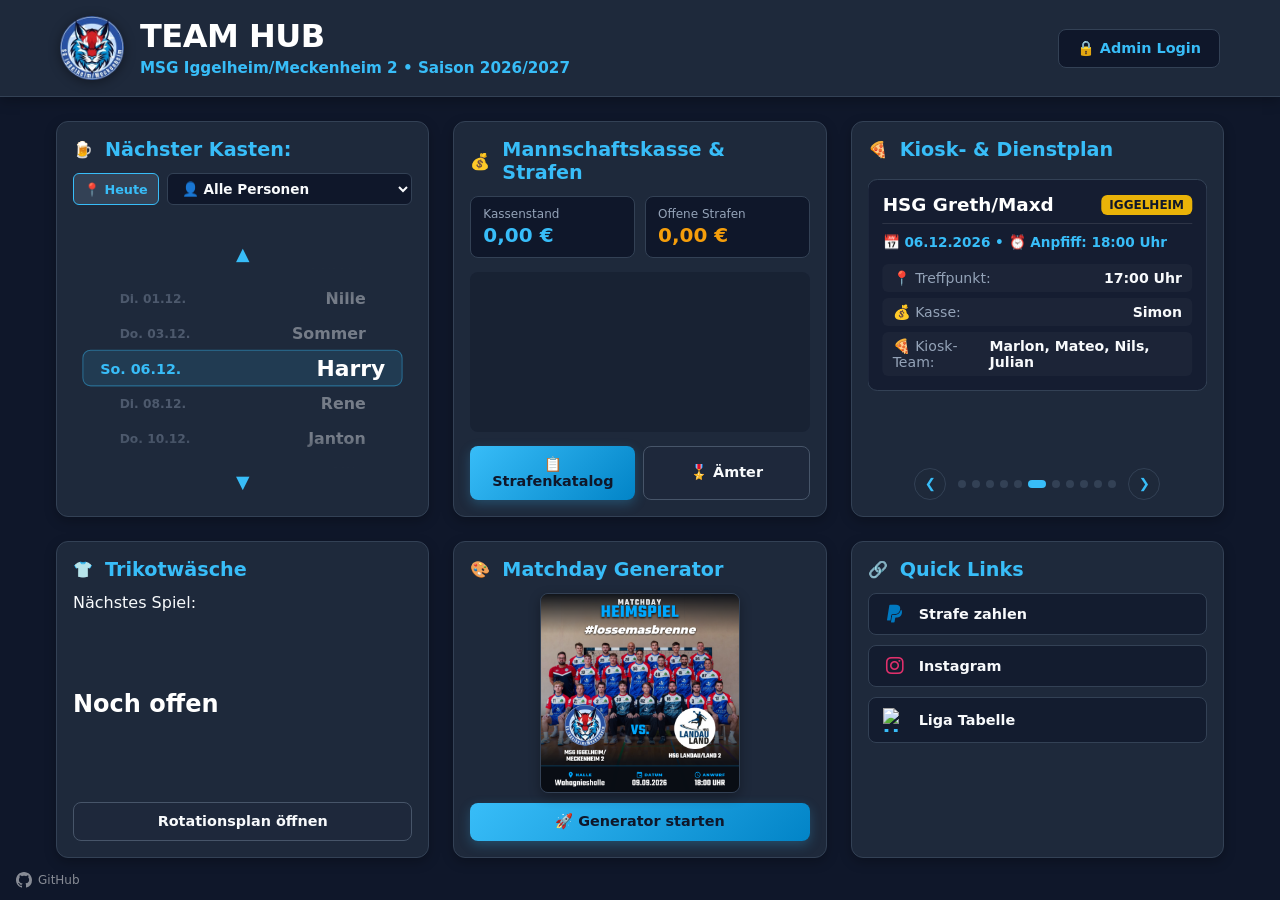
==== index.html @ c2268c78 "Add files via upload" ====
<!DOCTYPE html>
<html lang="de">

<head>
    <meta charset="UTF-8">
    <meta name="viewport" content="width=device-width, initial-scale=1.0">
    <title>MSG Iggelheim/Meckenheim 2 - Team Hub</title>

    <!-- CSS Module -->
    <link rel="stylesheet" href="css/base.css">
    <link rel="stylesheet" href="css/dashboard.css">
    <link rel="stylesheet" href="css/components/carousel.css">
    <link rel="stylesheet" href="css/components/modal.css">
    <link rel="stylesheet" href="css/components/tables.css">

    <!-- External Libraries -->
    <link rel="stylesheet" href="https://cdnjs.cloudflare.com/ajax/libs/font-awesome/6.5.1/css/all.min.css">
    <script src="https://cdn.jsdelivr.net/npm/chart.js"></script>
</head>

<body>

    <!-- HEADER SECTION -->
    <header class="app-header">
        <div class="header-container">
            <!-- Links: Logo & Text -->
            <div class="brand-area">
                <img src="matchday-generator/logos/luchse.png" alt="MSG Iggelheim/Meckenheim Logo" class="team-logo">
                <div>
                    <h1>TEAM HUB</h1>
                    <p class="subtitle">MSG Iggelheim/Meckenheim 2 • Saison 2026/2027</p>
                </div>
            </div>

            <!-- Rechts: Admin Button -->
            <button id="btn-admin-login" class="btn-admin-header">
                🔒 Admin Login
            </button>
        </div>
    </header>

    <!-- DASHBOARD GRID CONTAINER -->
    <main class="dashboard-container">

        <!-- 1. KASTEN-PLANER -->
        <section class="card highlight-card">
            <div class="card-header">
                <span class="icon">🍺</span>
                <h2>Nächster Kasten:</h2>
            </div>
            <div class="card-body">
                <div class="carousel-toolbar">
                    <button class="btn-today" id="kasten-today-btn" title="Auf heute zurückspringen">📍 Heute</button>
                    <select class="person-select" id="kasten-person-filter">
                        <option value="ALL">Alle Personen</option>
                    </select>
                </div>

                <div class="carousel-container">
                    <button class="carousel-nav prev" id="kasten-prev-btn" aria-label="Vorheriger">▲</button>

                    <div class="carousel-viewport">
                        <div class="carousel-track" id="kasten-carousel-track"></div>
                    </div>

                    <button class="carousel-nav next" id="kasten-next-btn" aria-label="Nächster">▼</button>
                </div>
            </div>
        </section>

        <!-- 2. MANNSCHAFTSKASSE -->
        <section class="card highlight-card">
            <div class="card-header">
                <span class="icon">💰</span>
                <h2>Mannschaftskasse & Strafen</h2>
            </div>
            <div class="card-body">
                <div class="kasse-stats-grid">
                    <div class="kasse-stat-box clickable" id="btn-open-logbuch" title="Klicken für Strafenlogbuch">
                        <span class="stat-label">Kassenstand</span>
                        <span class="stat-value primary" id="kassenstand-val">0,00 €</span>
                    </div>
                    <div class="kasse-stat-box clickable" id="btn-open-offen" title="Klicken für offene Strafen">
                        <span class="stat-label">Offene Strafen</span>
                        <span class="stat-value warning" id="offene-strafen-val">0,00 €</span>
                    </div>
                </div>

                <div class="chart-container">
                    <canvas id="kasseChart"></canvas>
                </div>

                <div class="kasse-actions">
                    <button class="btn-primary" id="btn-open-strafen">📋 Strafenkatalog</button>
                    <button class="btn-secondary" id="btn-open-aemter">🎖️ Ämter</button>
                </div>
            </div>
        </section>

        <!-- 3. KIOSKPLAN & DIENSTE -->
        <section class="card highlight-card">
            <div class="card-header">
                <span class="icon">🍕</span>
                <h2>Kiosk- & Dienstplan</h2>
            </div>
            <div class="card-body">
                <div class="kiosk-carousel">
                    <div class="kiosk-viewport">
                        <div class="kiosk-track" id="kiosk-carousel-track"></div>
                    </div>
                </div>

                <!-- Navigation & Dots zusammen unter der Box -->
                <div class="kiosk-footer-nav">
                    <button class="kiosk-nav prev" id="kiosk-prev-btn" aria-label="Vorheriges Spiel">❮</button>
                    <div class="kiosk-dots" id="kiosk-dots"></div>
                    <button class="kiosk-nav next" id="kiosk-next-btn" aria-label="Nächstes Spiel">❯</button>
                </div>
            </div>
        </section>

        <!-- 4. TRIKOTWÄSCHE -->
        <section class="card">
            <div class="card-header">
                <span class="icon">👕</span>
                <h2>Trikotwäsche</h2>
            </div>
            <div class="card-body">
                <p class="card-subtext">Nächstes Spiel:</p>
                <p class="highlight-name" id="current-washer">Noch offen</p>
                <button class="btn btn-secondary" id="btn-open-waesche">Rotationsplan öffnen</button>
            </div>
        </section>

        <!-- 5. MATCHDAY GENERATOR -->
        <section class="card matchday-card">
            <div class="card-header">
                <span class="icon">🎨</span>
                <h2>Matchday Generator</h2>
            </div>
            <div class="card-body">
                <div class="matchday-preview-container">
                    <div class="matchday-image-wrapper">
                        <img src="assets/matchday-graphic.png" alt="Matchday Grafik Vorschau"
                            class="matchday-preview-img">
                    </div>
                </div>

                <button class="btn-primary" id="btn-start-generator">
                    🚀 Generator starten
                </button>
            </div>
        </section>

        <!-- 6. QUICK LINKS -->
        <section class="card">
            <div class="card-header">
                <span class="icon">🔗</span>
                <h2>Quick Links</h2>
            </div>
            <div class="card-body">
                <div class="quick-links-grid">
                    <a href="https://www.paypal.me/SGIggMeck2" target="_blank" class="quick-link-btn paypal">
                        <i class="fa-brands fa-paypal link-icon"></i>
                        <span>Strafe zahlen</span>
                    </a>
                    <a href="https://www.instagram.com/sg_iggelheimmeckenheim/" target="_blank"
                        class="quick-link-btn instagram">
                        <i class="fa-brands fa-instagram link-icon"></i>
                        <span>Instagram</span>
                    </a>
                    <a href="https://www.handball.net/team/80929" target="_blank" class="quick-link-btn handball-net">
                        <img src="https://www.handball.net/assets/images/HandballnetLogo.svg" alt="Handball.net Logo"
                            class="link-icon img-logo">
                        <span>Liga Tabelle</span>
                    </a>
                </div>
            </div>
        </section>

    </main>

    <!-- FOOTER -->
    <a href="https://github.com/timlemmur/matchday-generator" target="_blank" rel="noopener noreferrer"
        class="github-link" title="GitHub Repository">
        <svg viewBox="0 0 24 24" class="github-icon">
            <path fill="currentColor"
                d="M12 0C5.37 0 0 5.37 0 12c0 5.31 3.435 9.795 8.205 11.385.6.105.825-.255.825-.57 0-.285-.015-1.23-.015-2.235-3.015.555-3.795-.735-4.035-1.41-.135-.345-.72-1.41-1.23-1.695-.42-.225-1.02-.78-.015-.795.945-.015 1.62.87 1.845 1.23 1.08 1.815 2.805 1.305 3.495.99.105-.78.42-1.305.765-1.605-2.67-.3-5.46-1.335-5.46-5.925 0-1.305.465-2.385 1.23-3.225-.12-.3-.54-1.53.12-3.18 0 0 1.005-.315 3.3 1.23.96-.27 1.98-.405 3-.405s2.04.135 3 .405c2.295-1.56 3.3-1.23 3.3-1.23.66 1.65.24 2.88.12 3.18.765.84 1.23 1.905 1.23 3.225 0 4.605-2.805 5.625-5.475 5.925.435.375.81 1.095.81 2.22 0 1.605-.015 2.895-.015 3.3 0 .315.225.69.825.57A12.02 12.02 0 0024 12c0-6.63-5.37-12-12-12z" />
        </svg>
        <span>GitHub</span>
    </a>

    <!-- MODALS -->
    <div id="strafen-modal" class="modal-overlay">
        <div class="modal-content modal-lg">
            <div class="modal-header">
                <h2>📋 Strafenkatalog 2026/2027</h2>
                <button class="modal-close" data-close="strafen">&times;</button>
            </div>
            <div class="modal-body">
                <div class="strafen-info-box">
                    <div><strong>Kassenwart:</strong> Tim Kehrer | <strong>stv.:</strong> Christian Sommer</div>
                    <div><strong>PayPal:</strong> <a href="https://paypal.me/SGIggMeck2" target="_blank"
                            rel="noopener">paypal.me/SGIggMeck2</a></div>
                </div>

                <div class="table-container">
                    <table class="strafen-table">
                        <thead>
                            <tr>
                                <th>Vergehen</th>
                                <th style="text-align: right;">Strafe</th>
                            </tr>
                        </thead>
                        <tbody id="strafen-table-body"></tbody>
                    </table>
                </div>
            </div>
        </div>
    </div>

    <div id="aemter-modal" class="modal-overlay">
        <div class="modal-content modal-lg">
            <div class="modal-header">
                <h2>🎖️ Ämterverteilung 2026/2027</h2>
                <button class="modal-close" data-close="aemter">&times;</button>
            </div>
            <div class="modal-body">
                <div class="table-container">
                    <table class="strafen-table">
                        <thead>
                            <tr>
                                <th>Amt / Aufgabe</th>
                                <th>Verantwortliche(r)</th>
                            </tr>
                        </thead>
                        <tbody id="aemter-table-body"></tbody>
                    </table>
                </div>
            </div>
        </div>
    </div>

    <div id="logbuch-modal" class="modal-overlay">
        <div class="modal-content modal-lg">
            <div class="modal-header">
                <h2>📜 Strafen-Logbuch & Historie</h2>
                <button class="modal-close" data-close="logbuch">&times;</button>
            </div>
            <div class="modal-body">
                <div class="table-container">
                    <table class="strafen-table">
                        <thead>
                            <tr>
                                <th>Datum</th>
                                <th>Spieler</th>
                                <th>Vergehen / Posten</th>
                                <th>Status</th>
                                <th style="text-align: right;">Betrag</th>
                            </tr>
                        </thead>
                        <tbody id="logbuch-modal-body"></tbody>
                    </table>
                </div>
            </div>
        </div>
    </div>

    <div id="offene-strafen-modal" class="modal-overlay">
        <div class="modal-content modal-lg">
            <div class="modal-header">
                <h2>⚠️ Unbezahlte Strafen</h2>
                <button class="modal-close" data-close="offeneStrafen">&times;</button>
            </div>
            <div class="modal-body">
                <div class="table-container">
                    <table class="strafen-table">
                        <thead>
                            <tr>
                                <th>Datum</th>
                                <th>Spieler</th>
                                <th>Vergehen</th>
                                <th style="text-align: right;">Betrag</th>
                            </tr>
                        </thead>
                        <tbody id="offene-strafen-modal-body"></tbody>
                    </table>
                </div>
            </div>
        </div>
    </div>

    <!-- ADMIN LOGIN MODAL -->
    <div id="admin-modal" class="modal-overlay hidden">
        <div class="modal-content">
            <button id="btn-close-modal" class="modal-close">&times;</button>
            <h3>🔒 Admin Login</h3>
            <p class="modal-subtitle">Gib das Passwort ein, um Admin-Rechte zu aktivieren.</p>

            <form id="admin-login-form">
                <div class="form-group">
                    <input type="password" id="admin-password" placeholder="Passwort eingeben" required
                        autocomplete="current-password">
                </div>
                <p id="login-error-msg" class="error-message hidden">Falsches Passwort!</p>
                <button type="submit" class="btn-primary">Anmelden</button>
            </form>
        </div>
    </div>

    <!-- MAIN JAVASCRIPT -->
    <script type="module" src="js/main.js"></script>

</body>

</html>
---- css/base.css ----
* {
    box-sizing: border-box;
    margin: 0;
    padding: 0;
    font-family: 'Segoe UI', system-ui, -apple-system, sans-serif;
}

body {
    background-color: #0f172a;
    color: #f8fafc;
    min-height: 100vh;
    padding-bottom: 40px;
}

/* Banner-Hintergrund über die volle Breite */
.app-header {
    width: 100%;
    background-color: #1e293b;
    border-bottom: 1px solid #334155;
    box-shadow: 0 4px 12px rgba(0, 0, 0, 0.25);
    padding: 16px 0;
    margin-bottom: 24px;
}

/* Inhalts-Container: Nutzt genau dieselbe Breite und Ausrichtung wie dein Grid/Kacheln */
.header-container {
    display: flex;
    justify-content: space-between;
    align-items: center;
    
    /* WICHTIG: Setze max-width und padding exakt auf die Werte deines Haupt-Grid-Containers! */
    max-width: 1200px; /* Falls dein Grid-Container 1200px / 1280px / 1400px nutzt, hier genau denselben Wert eintragen */
    margin: 0 auto;
    
    /* Das Padding muss mit dem Padding/Margin der ersten Kachel übereinstimmen (meist 0 oder gleicher Wert) */
    padding-inline: 20px; 
    box-sizing: border-box;
}

/* Links: Logo & Text eng zusammen */
.brand-area {
    display: flex;
    align-items: center;
    gap: 16px;
}

/* Rechts: Admin Button */
.btn-admin-header {
    background: #0f172a;
    color: #38bdf8;
    border: 1px solid #334155;
    padding: 10px 18px;
    border-radius: 8px;
    font-size: 0.9rem;
    font-weight: 700;
    cursor: pointer;
    transition: all 0.2s ease;
    white-space: nowrap;
}

.btn-admin-header:hover {
    background: #38bdf8;
    color: #0f172a;
    border-color: #38bdf8;
    box-shadow: 0 0 12px rgba(56, 189, 248, 0.3);
}

.btn-admin-header.is-logged-in {
    background: rgba(34, 197, 94, 0.15);
    color: #4ade80;
    border-color: rgba(34, 197, 94, 0.4);
}

.team-logo {
    width: 64px;
    height: 64px;
    object-fit: contain;
    filter: drop-shadow(0 2px 6px rgba(0,0,0,0.4));
}

.app-header h1 {
    font-size: 2rem;
    font-weight: 800;
    color: #ffffff;
    letter-spacing: -0.5px;
    line-height: 1.1;
}

.subtitle {
    color: #38bdf8;
    font-weight: 600;
    font-size: 0.95rem;
    margin-top: 4px;
}

/* GITHUB LINK */
.github-link {
    position: fixed;
    bottom: 12px;
    left: 16px;
    display: flex;
    align-items: center;
    gap: 6px;
    font-size: 0.75rem;
    color: rgba(255, 255, 255, 0.5);
    text-decoration: none;
    z-index: 9999;
}

.github-link:hover {
    color: #38bdf8;
}

.github-icon {
    width: 16px !important;
    height: 16px !important;
    max-width: 16px;
    max-height: 16px;
}
---- css/dashboard.css ----
.dashboard-container {
    max-width: 1200px;
    margin: 0 auto;
    padding: 0 16px;
    display: grid;
    grid-template-columns: repeat(auto-fit, minmax(320px, 1fr));
    gap: 24px;
}

.card {
    background: #1e293b;
    border: 1px solid #334155;
    border-radius: 12px;
    padding: 16px;
    display: flex;
    flex-direction: column;
    justify-content: space-between;
    box-shadow: 0 4px 12px rgba(0, 0, 0, 0.25);
    transition: transform 0.2s ease, border-color 0.2s ease;
}

.card:hover {
    border-color: #475569;
    box-shadow: 0 12px 28px -5px rgba(0, 0, 0, 0.4), 
                0 0 15px rgba(56, 189, 248, 0.12);
}

.card-header {
    display: flex;
    align-items: center;
    gap: 12px;
    margin-bottom: 12px; /* Vorher: 16px -> Abstand nach unten halbiert */
}

.card-header h2 {
    font-size: 1.2rem;
    font-weight: 700;
    color: #38bdf8;
}

.card-body {
    display: flex;
    flex-direction: column;
    justify-content: space-between;
    flex-grow: 1;
    margin-top: 0; /* Vorher: 1rem -> Extra-Abstand oben entfernt */
}

.highlight-name {
    font-size: 1.5rem;
    font-weight: 800;
    color: #ffffff;
    margin-bottom: 6px;
}

/* BUTTONS */
.btn, .btn-primary, .btn-secondary {
    width: 100%;
    padding: 0.65rem 1rem;
    border-radius: 8px;
    font-weight: 600;
    font-size: 0.9rem;
    cursor: pointer;
    transition: all 0.2s ease;
    display: inline-flex;
    align-items: center;
    justify-content: center;
    gap: 8px;
    border: none;
    text-decoration: none;
    box-sizing: border-box;
}

.btn-primary {
    background: linear-gradient(135deg, #38bdf8 0%, #0284c7 100%);
    color: #0f172a;
    box-shadow: 0 4px 12px rgba(56, 189, 248, 0.25);
}

.btn-primary:hover {
    background: linear-gradient(135deg, #7dd3fc 0%, #0369a1 100%);
    box-shadow: 0 6px 16px rgba(56, 189, 248, 0.4);
    transform: translateY(-1px);
}

.btn-secondary {
    background: rgba(30, 41, 59, 0.8);
    border: 1px solid #475569;
    color: #f8fafc;
}

.btn-secondary:hover {
    background: #334155;
    border-color: #38bdf8;
    color: #38bdf8;
    transform: translateY(-1px);
}

/* QUICK LINKS */
.quick-links-grid {
    display: flex;
    flex-direction: column;
    gap: 10px;
}

.quick-link-btn {
    display: flex;
    align-items: center;
    gap: 12px;
    padding: 10px 14px;
    border-radius: 8px;
    background: rgba(15, 23, 42, 0.7);
    border: 1px solid #334155;
    color: #f8fafc;
    text-decoration: none;
    font-weight: 600;
    font-size: 0.9rem;
    transition: all 0.2s ease;
}

.quick-link-btn:hover {
    transform: translateY(-2px);
    border-color: #475569;
}

.quick-link-btn .link-icon {
    font-size: 1.25rem;
    width: 24px;
    text-align: center;
}

.quick-link-btn .img-logo {
    width: 24px;
    height: 24px;
    object-fit: contain;
}

.quick-link-btn.paypal .link-icon { color: #0079C1; }
.quick-link-btn.paypal:hover { border-color: #0158a0; background: rgba(0, 121, 193, 0.15); }

.quick-link-btn.instagram .link-icon { color: #E1306C; }
.quick-link-btn.instagram:hover { border-color: #E1306C; background: rgba(225, 48, 108, 0.15); }

.quick-link-btn.handball-net .link-icon { color: #38bdf8; }
.quick-link-btn.handball-net:hover { border-color: #f8ab38; background: rgba(216, 163, 18, 0.15); }

/* MATCHDAY PREVIEW */
.matchday-preview-container {
    display: flex;
    justify-content: center;
    align-items: center;
    margin-bottom: 10px;
}

.matchday-image-wrapper {
    position: relative;
    width: 200px;
    height: 200px;
    aspect-ratio: 1 / 1;
    border-radius: 8px;
    overflow: hidden;
    border: 1px solid #334155;
    box-shadow: 0 4px 12px rgba(0, 0, 0, 0.3);
}

.matchday-preview-img {
    width: 100%;
    height: 100%;
    object-fit: cover;
    display: block;
    transition: transform 0.3s ease;
}

.matchday-card:hover .matchday-preview-img {
    transform: scale(1.08);
}
---- css/components/carousel.css ----
/* ==========================================================================
   1. VERTIKALES KASTEN-KARUSSELL (🍺)
   ========================================================================== */

.carousel-toolbar {
    display: flex;
    gap: 8px;
    margin-bottom: 12px;
}

.btn-today {
    background: #334155;
    color: #38bdf8;
    border: 1px solid #38bdf8;
    border-radius: 6px;
    padding: 6px 10px;
    font-size: 0.8rem;
    font-weight: 700;
    cursor: pointer;
    transition: all 0.2s ease;
}

.btn-today:hover {
    background: #38bdf8;
    color: #0f172a;
}

.person-select {
    flex: 1;
    background: #0f172a;
    color: #f8fafc;
    border: 1px solid #334155;
    border-radius: 6px;
    padding: 6px 10px;
    font-size: 0.85rem;
    font-weight: 600;
    cursor: pointer;
    outline: none;
}

.person-select:focus {
    border-color: #38bdf8;
}

.carousel-container {
    display: flex;
    flex-direction: column;
    align-items: center;
    position: relative;
    padding: 4px 0;
}

/* Viewport-Höhe für 5 sichtbare Elemente (5 x 60px = 300px) */
.carousel-viewport {
    height: 200px;
    overflow: hidden;
    width: 100%;
    position: relative;
    mask-image: linear-gradient(to bottom, transparent 0%, black 15%, black 85%, transparent 100%);
    -webkit-mask-image: linear-gradient(to bottom, transparent 0%, black 15%, black 85%, transparent 100%);
}

.carousel-track {
    display: flex;
    flex-direction: column;
    align-items: center;
    transition: transform 0.3s cubic-bezier(0.25, 1, 0.5, 1);
}

.carousel-item {
    height: 35px;
    display: flex;
    align-items: center;
    justify-content: space-between;
    width: 90%;
    padding: 8px 16px;
    border-radius: 8px;
    opacity: 0.4;
    transform: scale(0.9);
    transition: all 0.3s ease;
    box-sizing: border-box;
}

/* Aktives Element in der Mitte */
.carousel-item.active {
    opacity: 1;
    transform: scale(1.05);
    background: rgba(56, 189, 248, 0.12);
    border: 1px solid rgba(56, 189, 248, 0.4);
}

.carousel-item .item-date {
    font-size: 0.85rem;
    color: #94a3b8;
    font-weight: 600;
}

.carousel-item.active .item-date {
    color: #38bdf8;
}

.carousel-item .item-name {
    font-size: 1.1rem;
    font-weight: 700;
    color: #f8fafc;
}

.carousel-item.active .item-name {
    font-size: 1.3rem;
    color: #ffffff;
}

.carousel-nav {
    background: transparent;
    border: none;
    color: #38bdf8;
    font-size: 1.1rem;
    cursor: pointer;
    padding: 4px 12px;
    transition: transform 0.2s ease, color 0.2s ease;
}

.carousel-nav:hover {
    color: #ffffff;
    transform: scale(1.2);
}

.no-matches {
    text-align: center;
    color: #94a3b8;
    font-size: 0.9rem;
    padding: 20px 0;
}


/* ==========================================================================
   2. HORIZONTALES KIOSK-KARUSSELL (🍕)
   ========================================================================== */

.kiosk-carousel {
    position: relative;
    display: flex;
    align-items: center;
    width: 100%;
}

.kiosk-viewport {
    width: 100%;
    overflow: hidden;
    padding: 6px 0;
}

.kiosk-track {
    display: flex;
    transition: transform 0.35s cubic-bezier(0.25, 1, 0.5, 1);
}

.kiosk-card {
    min-width: 100%;
    box-sizing: border-box;
    background: rgba(15, 23, 42, 0.6);
    border: 1px solid #334155;
    border-radius: 10px;
    padding: 14px;
    display: flex;
    flex-direction: column;
    gap: 10px;
}

.kiosk-card-header {
    display: flex;
    justify-content: space-between;
    align-items: center;
    border-bottom: 1px solid rgba(255, 255, 255, 0.1);
    padding-bottom: 8px;
}

.kiosk-opponent {
    font-size: 1.15rem;
    font-weight: 800;
    color: #ffffff;
}

.kiosk-badge {
    font-size: 0.75rem;
    font-weight: 700;
    padding: 3px 8px;
    border-radius: 6px;
    text-transform: uppercase;
}

.kiosk-badge.iggelheim {
    background: #eab308;
    color: #0f172a;
}

.kiosk-badge.meckenheim {
    background: #22c55e;
    color: #0f172a;
}

.kiosk-meta {
    font-size: 0.85rem;
    color: #38bdf8;
    font-weight: 600;
}

.kiosk-assignments {
    display: flex;
    flex-direction: column;
    gap: 6px;
    margin-top: 4px;
}

.kiosk-row {
    display: flex;
    justify-content: space-between;
    font-size: 0.88rem;
    background: rgba(255, 255, 255, 0.03);
    padding: 6px 10px;
    border-radius: 6px;
}

.kiosk-label {
    color: #94a3b8;
    font-weight: 500;
}

.kiosk-value {
    color: #f8fafc;
    font-weight: 700;
}

/* Kiosk-Footer-Navigation (Buttons & Dots zusammen unter der Karte) */
.kiosk-footer-nav {
    display: flex;
    align-items: center;
    justify-content: center;
    gap: 12px;
    margin-top: 12px;
}

.kiosk-dots {
    display: flex;
    align-items: center;
    justify-content: center;
    gap: 6px;
}

.kiosk-dot {
    width: 8px;
    height: 8px;
    border-radius: 50%;
    background: #334155;
    transition: all 0.2s ease;
}

.kiosk-dot.active {
    background: #38bdf8;
    width: 18px;
    border-radius: 4px;
}

.kiosk-nav {
    position: static;
    background: rgba(30, 41, 59, 0.8);
    border: 1px solid #334155;
    color: #38bdf8;
    border-radius: 50%;
    width: 32px;
    height: 32px;
    display: flex;
    align-items: center;
    justify-content: center;
    cursor: pointer;
    flex-shrink: 0;
    transition: all 0.2s ease;
}

.kiosk-nav:hover {
    background: #38bdf8;
    color: #0f172a;
    border-color: #38bdf8;
}
---- css/components/modal.css ----
.modal-overlay {
    display: none;
    position: fixed;
    top: 0;
    left: 0;
    width: 100%;
    height: 100%;
    background: rgba(15, 23, 42, 0.85);
    backdrop-filter: blur(4px);
    z-index: 10000;
    align-items: center;
    justify-content: center;
    padding: 16px;
    box-sizing: border-box;
}

.modal-overlay.active {
    display: flex;
}

.modal-content {
    background: #1e293b;
    border: 1px solid #334155;
    border-radius: 12px;
    width: 100%;
    max-width: 650px;
    max-height: 90vh;
    display: flex;
    flex-direction: column;
    box-shadow: 0 20px 25px -5px rgba(0, 0, 0, 0.5);
    overflow: hidden;
}

.modal-content.modal-lg {
    max-width: 850px;
    width: 92%;
}

.modal-header {
    display: flex;
    justify-content: space-between;
    align-items: center;
    padding: 16px 20px;
    border-bottom: 1px solid #334155;
    background: #0f172a;
}

.modal-header h2 {
    margin: 0;
    font-size: 1.25rem;
    color: #f8fafc;
}

.modal-close {
    background: transparent;
    border: none;
    color: #94a3b8;
    font-size: 1.8rem;
    cursor: pointer;
    line-height: 1;
}

.modal-close:hover { color: #f8fafc; }

.modal-body {
    padding: 16px 20px;
    overflow-y: auto;
}

.strafen-info-box {
    background: rgba(56, 189, 248, 0.08);
    border: 1px solid rgba(56, 189, 248, 0.2);
    border-radius: 8px;
    padding: 12px;
    margin-bottom: 16px;
    font-size: 0.85rem;
    color: #f8fafc;
}

.strafen-info-box a { color: #38bdf8; }

/* Hilfsklasse zum Ausblenden */
.hidden {
    display: none !important;
}

/* Spezifisch für das Admin Modal, da es standardmäßig .modal-overlay verwendet */
#admin-modal.active {
    display: flex;
}

.error-message {
    color: #f87171;
    font-size: 0.85rem;
    margin-bottom: 12px;
    font-weight: 600;
}
---- css/components/tables.css ----
.table-container {
    max-height: 550px;
    overflow-y: auto;
}

.strafen-table {
    width: 100%;
    border-collapse: collapse;
    font-size: 0.85rem;
}

.strafen-table th {
    background: #0f172a;
    color: #38bdf8;
    text-align: left;
    padding: 10px;
    position: sticky;
    top: 0;
}

.strafen-table td {
    padding: 10px;
    border-bottom: 1px solid #334155;
    color: #f8fafc;
}

.strafen-table tr:hover:not(.category-header-row) {
    background: rgba(56, 189, 248, 0.05);
}

.category-header-row td {
    background: #0f172a !important;
    color: #38bdf8 !important;
    font-weight: 800;
    font-size: 0.95rem;
    padding: 12px 10px 6px 10px !important;
    border-bottom: 2px solid #38bdf8 !important;
    text-transform: uppercase;
    letter-spacing: 0.05em;
}

/* KASSE STATS & CHART */
.kasse-stats-grid {
    display: grid;
    grid-template-columns: 1fr 1fr;
    gap: 10px;
    margin-bottom: 14px;
}

.kasse-stat-box {
    background: #0f172a;
    border: 1px solid #334155;
    padding: 10px 12px;
    border-radius: 8px;
    display: flex;
    flex-direction: column;
}

.kasse-stat-box.clickable {
    cursor: pointer;
    transition: all 0.2s ease;
}

.kasse-stat-box.clickable:hover {
    border-color: #38bdf8;
    transform: translateY(-2px);
    background: rgba(15, 23, 42, 0.9);
}

.stat-label {
    font-size: 0.75rem;
    color: #94a3b8;
    margin-bottom: 2px;
}

.stat-value {
    font-size: 1.25rem;
    font-weight: 800;
}

.stat-value.primary { color: #38bdf8; }
.stat-value.warning { color: #f59e0b; }

.chart-container {
    position: relative;
    height: 160px;
    width: 100%;
    margin-bottom: 14px;
    background: rgba(15, 23, 42, 0.4);
    border-radius: 8px;
    padding: 8px;
    box-sizing: border-box;
}

.kasse-actions {
    display: flex;
    gap: 8px;
}

.badge-status {
    display: inline-block;
    font-size: 0.72rem;
    padding: 3px 8px;
    border-radius: 4px;
    font-weight: 700;
}

.badge-status.paid {
    background: rgba(34, 197, 94, 0.15);
    color: #4ade80;
    border: 1px solid rgba(34, 197, 94, 0.3);
}

.badge-status.unpaid {
    background: rgba(239, 68, 68, 0.15);
    color: #f87171;
    border: 1px solid rgba(239, 68, 68, 0.3);
}
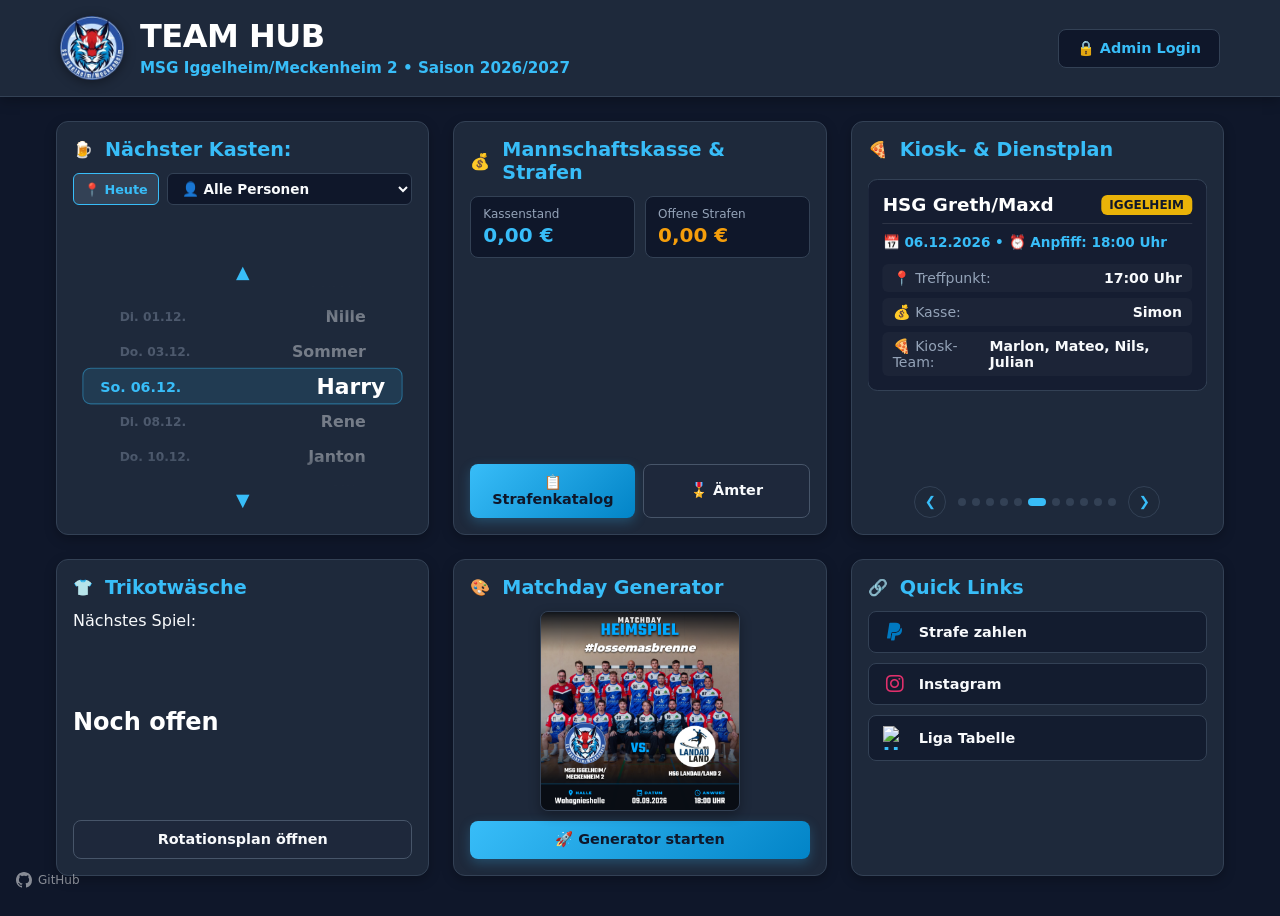
==== commit bdb45d49: "v1.0 Trikotliste noch nicht vorhanden" ====
--- a/index.html
+++ b/index.html
@@ -76,13 +76,57 @@
             </div>
             <div class="card-body">
                 <div class="kasse-stats-grid">
-                    <div class="kasse-stat-box clickable" id="btn-open-logbuch" title="Klicken für Strafenlogbuch">
+                    <!-- Kassenstand: Freie Buchungen verwalten mit Zahnrad-Button -->
+                    <div class="kasse-stat-box clickable" id="btn-open-logbuch" title="Klicken für Strafenlogbuch"
+                        style="position: relative; padding-right: 45px;">
                         <span class="stat-label">Kassenstand</span>
                         <span class="stat-value primary" id="kassenstand-val">0,00 €</span>
-                    </div>
-                    <div class="kasse-stat-box clickable" id="btn-open-offen" title="Klicken für offene Strafen">
+
+                        <!-- Admin Zahnrad-Button für allgemeine Buchungen -->
+                        <button id="btn-admin-manage-buchung" class="admin-only" title="Freie Buchung eintragen (+ / -)"
+                            style="
+            display: none;
+            position: absolute;
+            right: 10px;
+            top: 50%;
+            transform: translateY(-50%);
+            background: rgba(255, 255, 255, 0.08);
+            border: 1px solid rgba(255, 255, 255, 0.2);
+            border-radius: 6px;
+            padding: 6px 8px;
+            color: #f8fafc;
+            cursor: pointer;
+            font-size: 1.1rem;
+            line-height: 1;
+            transition: all 0.2s ease;">
+                            ⚙️
+                        </button>
+                    </div>
+
+                    <!-- Offene Strafen: Neue Strafe eintragen mit Plus-Button -->
+                    <div class="kasse-stat-box clickable" id="btn-open-offen" title="Klicken für offene Strafen"
+                        style="position: relative; padding-right: 45px;">
                         <span class="stat-label">Offene Strafen</span>
                         <span class="stat-value warning" id="offene-strafen-val">0,00 €</span>
+
+                        <!-- Admin Plus-Button für neue Strafen -->
+                        <button id="btn-admin-manage-strafen" class="admin-only" title="Neue Strafe eintragen" style="
+            display: none;
+            position: absolute;
+            right: 10px;
+            top: 50%;
+            transform: translateY(-50%);
+            background: rgba(255, 255, 255, 0.08);
+            border: 1px solid rgba(255, 255, 255, 0.2);
+            border-radius: 6px;
+            padding: 6px 8px;
+            color: #38bdf8;
+            cursor: pointer;
+            font-size: 1.1rem;
+            line-height: 1;
+            transition: all 0.2s ease;">
+                            ➕
+                        </button>
                     </div>
                 </div>
 
@@ -292,19 +336,198 @@
 
     <!-- ADMIN LOGIN MODAL -->
     <div id="admin-modal" class="modal-overlay hidden">
-        <div class="modal-content">
-            <button id="btn-close-modal" class="modal-close">&times;</button>
-            <h3>🔒 Admin Login</h3>
-            <p class="modal-subtitle">Gib das Passwort ein, um Admin-Rechte zu aktivieren.</p>
-
-            <form id="admin-login-form">
-                <div class="form-group">
-                    <input type="password" id="admin-password" placeholder="Passwort eingeben" required
-                        autocomplete="current-password">
-                </div>
-                <p id="login-error-msg" class="error-message hidden">Falsches Passwort!</p>
-                <button type="submit" class="btn-primary">Anmelden</button>
-            </form>
+        <div class="modal-content" style="max-width: 450px;">
+            <div class="modal-header">
+                <h2>🔒 Admin / Kassenwart Login</h2>
+                <button id="btn-close-modal" class="modal-close">&times;</button>
+            </div>
+            <div class="modal-body">
+                <div class="strafen-info-box">
+                    Gib einmalig deinen <strong>GitHub Personal Access Token (PAT)</strong> ein. Dieser wird lokal in
+                    deinem Browser gespeichert und schaltet die Schreibrechte zum Eintragen & Verwalten von Strafen
+                    frei.
+                </div>
+
+                <form id="admin-login-form">
+                    <div class="form-group" style="margin-bottom: 12px;">
+                        <label style="display:block; margin-bottom: 6px; color: #94a3b8; font-size: 0.85rem;">GitHub PAT
+                            Key</label>
+                        <input type="password" id="admin-token-input" class="person-select"
+                            style="width: 100%; box-sizing: border-box;" placeholder="github_pat_11AAA..." required
+                            autocomplete="off">
+                    </div>
+                    <p id="login-error-msg" class="error-message hidden">Ungültiger Token oder keine Schreibrechte auf
+                        das Repository!</p>
+                    <button type="submit" class="btn-primary" style="width: 100%;">Anmelden & Speichern</button>
+                </form>
+            </div>
+        </div>
+    </div>
+
+    <!-- UNBEZAHLTE / OFFENE STRAFEN MODAL -->
+    <div id="offene-strafen-modal" class="modal-overlay hidden">
+        <div class="modal-content" style="max-width: 650px;">
+            <div class="modal-header">
+                <h2>⚠️ Unbezahlte Strafen</h2>
+                <button class="modal-close" data-close="offeneStrafen">&times;</button>
+            </div>
+
+            <div class="modal-body" style="padding: 15px;">
+                <!-- Button für Admins direkt oben im Body -->
+                <div id="admin-strafe-add-container" style="margin-bottom: 15px; display: none;">
+                    <button id="btn-open-add-strafe-modal" class="btn-primary"
+                        style="background: #22c55e; color: white; border: none; padding: 8px 16px; border-radius: 6px; font-weight: bold; cursor: pointer; width: 100%;">
+                        ➕ Neue Strafe eintragen
+                    </button>
+                </div>
+
+                <table class="strafen-table" style="width: 100%;">
+                    <thead>
+                        <tr>
+                            <th>Datum</th>
+                            <th>Spieler</th>
+                            <th>Vergehen</th>
+                            <th style="text-align: right;">Betrag</th>
+                            <th></th>
+                        </tr>
+                    </thead>
+                    <tbody id="offene-strafen-modal-body">
+                        <!-- Dynamischer Inhalt -->
+                    </tbody>
+                </table>
+            </div>
+        </div>
+    </div>
+
+    <!-- ADD STRAFE MODAL (ADMIN ONLY) -->
+    <div id="add-strafe-modal" class="modal-overlay hidden">
+        <div class="modal-content" style="max-width: 650px;">
+            <div class="modal-header">
+                <h2>➕ Neue Strafe eintragen</h2>
+                <button class="modal-close" data-close="addStrafe">&times;</button>
+            </div>
+            <div class="modal-body">
+                <form id="add-strafe-form">
+                    <!-- Spieler Auswahl -->
+                    <div class="form-group" style="margin-bottom: 16px;">
+                        <label
+                            style="display: block; margin-bottom: 6px; color: #94a3b8; font-size: 0.85rem; font-weight: 600;">
+                            Spieler auswählen *
+                        </label>
+                        <select id="strafe-spieler-select" class="person-select"
+                            style="width: 100%; box-sizing: border-box;" required>
+                            <option value="">-- Bitte Spieler wählen --</option>
+                        </select>
+                    </div>
+
+                    <!-- Strafenkatalog mit Suche & Kategorien -->
+                    <div class="form-group" style="margin-bottom: 16px;">
+                        <div
+                            style="display: flex; justify-content: space-between; align-items: center; margin-bottom: 6px;">
+                            <label style="color: #94a3b8; font-size: 0.85rem; font-weight: 600;">
+                                Aus Strafenkatalog wählen
+                            </label>
+                        </div>
+
+                        <!-- Suchfeld -->
+                        <input type="text" id="strafe-search-input" class="person-select"
+                            placeholder="🔍 Strafe suchen (z. B. Zu spät, Leibchen, 10€)..."
+                            style="width: 100%; margin-bottom: 8px; box-sizing: border-box; font-size: 0.85rem;">
+
+                        <div id="strafen-katalog-list"
+                            style="max-height: 380px; overflow-y: auto; background: rgba(15, 23, 42, 0.6); border: 1px solid #334155; border-radius: 6px; padding: 8px 12px;">
+                            <!-- Dynamisch gefüllt via kasse.js -->
+                        </div>
+                    </div>
+
+                    <!-- Individuelle Strafe -->
+                    <div class="form-group" style="margin-bottom: 16px;">
+                        <label
+                            style="display: block; margin-bottom: 6px; color: #94a3b8; font-size: 0.85rem; font-weight: 600;">
+                            Oder individuelle Strafe
+                        </label>
+                        <div style="display: flex; gap: 8px;">
+                            <input type="text" id="custom-strafe-text" class="person-select"
+                                placeholder="Grund (z. B. Sonderstrafe)" style="flex: 2;">
+                            <input type="number" id="custom-strafe-betrag" class="person-select"
+                                placeholder="Betrag (€)" step="0.01" min="0" style="flex: 1;">
+                        </div>
+                    </div>
+
+                    <!-- Live-Gesamtsumme Anzeige -->
+                    <div
+                        style="display: flex; justify-content: space-between; align-items: center; margin-bottom: 16px; padding: 10px 14px; background: rgba(56, 189, 248, 0.1); border-radius: 6px; border: 1px solid rgba(56, 189, 248, 0.2);">
+                        <span style="font-weight: 600; font-size: 0.9rem; color: #cbd5e1;">Gesamtsumme:</span>
+                        <strong id="add-strafe-total-preview" style="font-size: 1.15rem; color: #38bdf8;">0,00
+                            €</strong>
+                    </div>
+
+                    <button type="submit" id="btn-submit-strafe" class="btn-primary"
+                        style="width: 100%; background: #22c55e;">
+                        Strafe(n) jetzt buchen
+                    </button>
+                </form>
+            </div>
+        </div>
+    </div>
+
+    <!-- FREIE BUCHUNG MODAL (Einnahmen / Ausgaben) -->
+    <div id="buchung-modal" class="modal-overlay hidden">
+        <div class="modal-content" style="max-width: 500px;">
+            <div class="modal-header">
+                <h2>💰 Freie Buchung eintragen</h2>
+                <button class="modal-close" data-close="buchung">&times;</button>
+            </div>
+            <div class="modal-body">
+                <form id="buchung-form">
+                    <!-- Buchungstyp (Segmented Control / Toggle Buttons) -->
+                    <div class="form-group" style="margin-bottom: 20px;">
+                        <label
+                            style="display: block; margin-bottom: 8px; color: #94a3b8; font-size: 0.85rem; font-weight: 600;">
+                            Buchungsart *
+                        </label>
+                        <div class="buchungsart-toggle-container"
+                            style="display: flex; background: #0f172a; padding: 4px; border-radius: 8px; border: 1px solid #334155; gap: 4px;">
+                            <label class="buchungsart-option active-einnahme" id="label-einnahme"
+                                style="flex: 1; padding: 10px; border-radius: 6px; cursor: pointer; text-align: center; font-weight: bold; font-size: 0.9rem; transition: all 0.2s ease; display: flex; align-items: center; justify-content: center; gap: 6px; user-select: none;">
+                                <input type="radio" name="buchungsart" value="einnahme" checked style="display: none;">
+                                Einnahme
+                            </label>
+                            <label class="buchungsart-option" id="label-ausgabe"
+                                style="flex: 1; padding: 10px; border-radius: 6px; cursor: pointer; text-align: center; font-weight: bold; font-size: 0.9rem; transition: all 0.2s ease; display: flex; align-items: center; justify-content: center; gap: 6px; color: #94a3b8; user-select: none;">
+                                <input type="radio" name="buchungsart" value="ausgabe" style="display: none;">
+                                Ausgabe
+                            </label>
+                        </div>
+                    </div>
+
+                    <!-- Bezeichnung / Verwendungszweck -->
+                    <div class="form-group" style="margin-bottom: 16px;">
+                        <label
+                            style="display: block; margin-bottom: 6px; color: #94a3b8; font-size: 0.85rem; font-weight: 600;">
+                            Verwendungszweck / Grund *
+                        </label>
+                        <input type="text" id="buchung-grund" class="person-select"
+                            placeholder="z. B. Kioskeinnahmen Heimspiel, Teamevent..."
+                            style="width: 100%; box-sizing: border-box;" required>
+                    </div>
+
+                    <!-- Betrag -->
+                    <div class="form-group" style="margin-bottom: 20px;">
+                        <label
+                            style="display: block; margin-bottom: 6px; color: #94a3b8; font-size: 0.85rem; font-weight: 600;">
+                            Betrag in € *
+                        </label>
+                        <input type="number" id="buchung-betrag" class="person-select" placeholder="50.00" step="0.01"
+                            min="0.01" style="width: 100%; box-sizing: border-box;" required>
+                    </div>
+
+                    <button type="submit" id="btn-submit-buchung" class="btn-primary"
+                        style="width: 100%; background: #22c55e;">
+                        Buchung jetzt speichern
+                    </button>
+                </form>
+            </div>
         </div>
     </div>
 
--- a/css/base.css
+++ b/css/base.css
@@ -116,4 +116,14 @@
     height: 16px !important;
     max-width: 16px;
     max-height: 16px;
+}
+
+/* Standardmäßig ausblenden */
+.admin-only {
+    display: none !important;
+}
+
+/* Wenn eingeloggt, anzeigen */
+body.is-admin .admin-only {
+    display: inline-block !important;
 }
--- a/css/components/modal.css
+++ b/css/components/modal.css
@@ -94,4 +94,22 @@
     font-size: 0.85rem;
     margin-bottom: 12px;
     font-weight: 600;
+}
+
+/* Styling für aktive Buchungsart-Schalter */
+.buchungsart-option.active-einnahme {
+    background: #22c55e !important;
+    color: #0f172a !important;
+    box-shadow: 0 2px 8px rgba(34, 197, 94, 0.4);
+}
+
+.buchungsart-option.active-ausgabe {
+    background: #f87171 !important;
+    color: #0f172a !important;
+    box-shadow: 0 2px 8px rgba(248, 113, 113, 0.4);
+}
+
+.buchungsart-option:hover:not(.active-einnahme):not(.active-ausgabe) {
+    background: rgba(255, 255, 255, 0.05);
+    color: #f8fafc;
 }
--- a/css/components/tables.css
+++ b/css/components/tables.css
@@ -83,13 +83,9 @@
 
 .chart-container {
     position: relative;
-    height: 160px;
     width: 100%;
-    margin-bottom: 14px;
-    background: rgba(15, 23, 42, 0.4);
-    border-radius: 8px;
-    padding: 8px;
-    box-sizing: border-box;
+    height: 180px; /* Oder deine bevorzugte Höhe */
+    margin-top: 12px;
 }
 
 .kasse-actions {
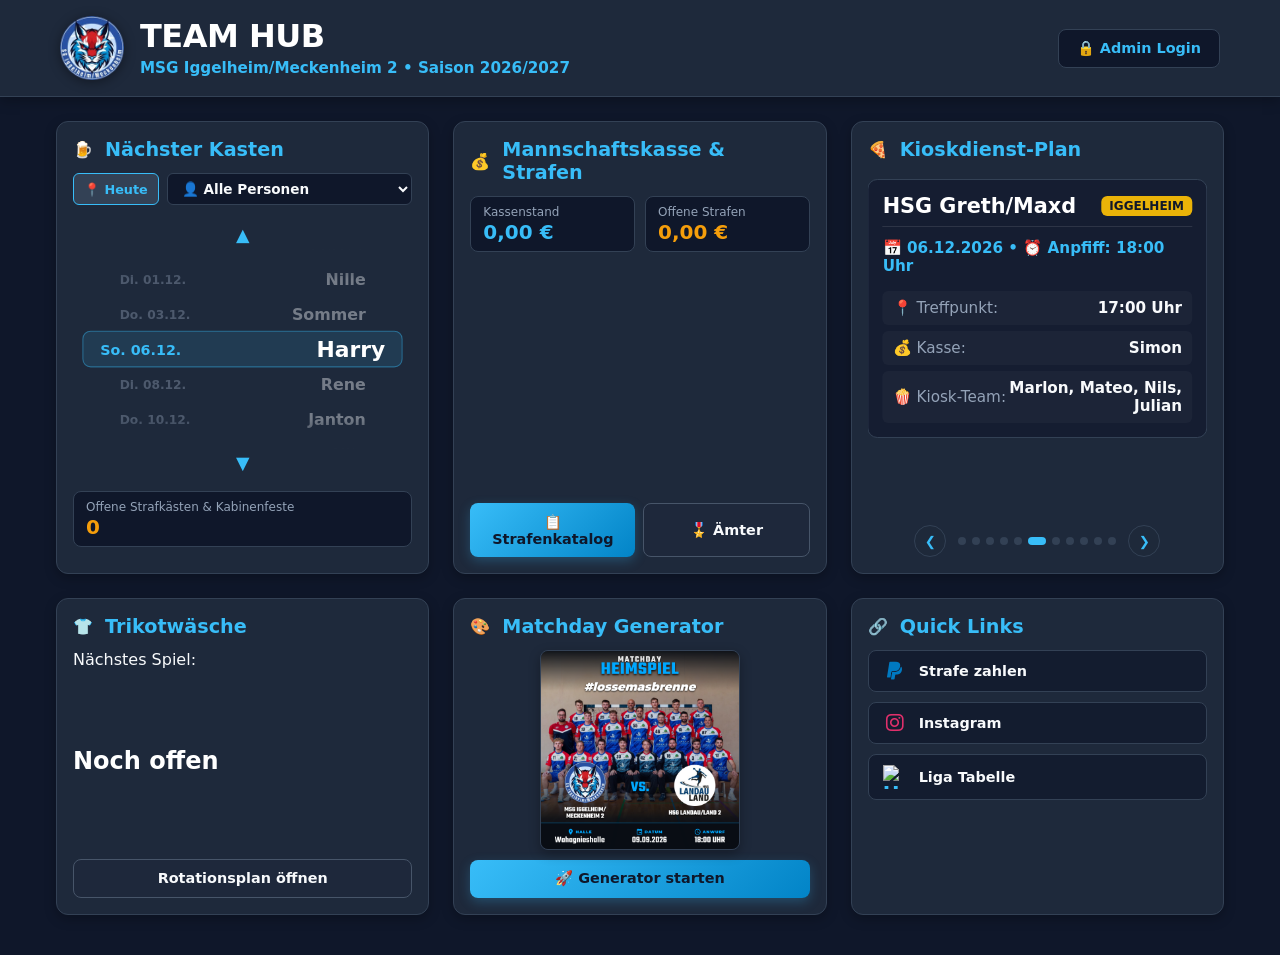
==== commit 6cad7504: "v1.1 +feat. add Strafkästen & Kabinenfeste +code restructured" ====
--- a/index.html
+++ b/index.html
@@ -46,9 +46,10 @@
         <section class="card highlight-card">
             <div class="card-header">
                 <span class="icon">🍺</span>
-                <h2>Nächster Kasten:</h2>
+                <h2>Nächster Kasten</h2>
             </div>
             <div class="card-body">
+                <!-- Toolbar: Heute Button & Spieler-Filter -->
                 <div class="carousel-toolbar">
                     <button class="btn-today" id="kasten-today-btn" title="Auf heute zurückspringen">📍 Heute</button>
                     <select class="person-select" id="kasten-person-filter">
@@ -56,14 +57,29 @@
                     </select>
                 </div>
 
+                <!-- Rotations-Karussell -->
                 <div class="carousel-container">
                     <button class="carousel-nav prev" id="kasten-prev-btn" aria-label="Vorheriger">▲</button>
-
                     <div class="carousel-viewport">
                         <div class="carousel-track" id="kasten-carousel-track"></div>
                     </div>
-
-                    <button class="carousel-nav next" id="kasten-next-btn" aria-label="Nächster">▼</button>
+                    <button class="carousel-nav next" id="kasten-next-btn" aria-label="Nächstes">▼</button>
+                </div>
+
+                <!-- Grid für Stat-Boxen -->
+                <div class="kasse-stats-grid" style="margin-top: 10px; margin-bottom: 10px;">
+                    <div class="kasse-stat-box clickable" id="btn-open-offene-kaesten"
+                        title="Klicken für offene Strafkästen"
+                        style="position: relative; padding-right: 45px; grid-column: 1 / -1;">
+                        <span class="stat-label">Offene Strafkästen & Kabinenfeste</span>
+                        <span class="stat-value warning" id="offene-kaesten-count-badge">0</span>
+
+                        <!-- Admin Plus-Button -->
+                        <button id="btn-admin-manage-kaesten" class="admin-only btn-admin-action"
+                            title="Strafkasten eintragen">
+                            ➕
+                        </button>
+                    </div>
                 </div>
             </div>
         </section>
@@ -76,55 +92,28 @@
             </div>
             <div class="card-body">
                 <div class="kasse-stats-grid">
-                    <!-- Kassenstand: Freie Buchungen verwalten mit Zahnrad-Button -->
+                    <!-- Kassenstand: Freie Buchungen verwalten -->
                     <div class="kasse-stat-box clickable" id="btn-open-logbuch" title="Klicken für Strafenlogbuch"
                         style="position: relative; padding-right: 45px;">
                         <span class="stat-label">Kassenstand</span>
                         <span class="stat-value primary" id="kassenstand-val">0,00 €</span>
 
-                        <!-- Admin Zahnrad-Button für allgemeine Buchungen -->
-                        <button id="btn-admin-manage-buchung" class="admin-only" title="Freie Buchung eintragen (+ / -)"
-                            style="
-            display: none;
-            position: absolute;
-            right: 10px;
-            top: 50%;
-            transform: translateY(-50%);
-            background: rgba(255, 255, 255, 0.08);
-            border: 1px solid rgba(255, 255, 255, 0.2);
-            border-radius: 6px;
-            padding: 6px 8px;
-            color: #f8fafc;
-            cursor: pointer;
-            font-size: 1.1rem;
-            line-height: 1;
-            transition: all 0.2s ease;">
+                        <!-- Admin Zahnrad-Button -->
+                        <button id="btn-admin-manage-buchung" class="admin-only btn-admin-action gear-icon"
+                            title="Freie Buchung eintragen (+ / -)">
                             ⚙️
                         </button>
                     </div>
 
-                    <!-- Offene Strafen: Neue Strafe eintragen mit Plus-Button -->
+                    <!-- Offene Strafen: Neue Strafe eintragen -->
                     <div class="kasse-stat-box clickable" id="btn-open-offen" title="Klicken für offene Strafen"
                         style="position: relative; padding-right: 45px;">
                         <span class="stat-label">Offene Strafen</span>
                         <span class="stat-value warning" id="offene-strafen-val">0,00 €</span>
 
-                        <!-- Admin Plus-Button für neue Strafen -->
-                        <button id="btn-admin-manage-strafen" class="admin-only" title="Neue Strafe eintragen" style="
-            display: none;
-            position: absolute;
-            right: 10px;
-            top: 50%;
-            transform: translateY(-50%);
-            background: rgba(255, 255, 255, 0.08);
-            border: 1px solid rgba(255, 255, 255, 0.2);
-            border-radius: 6px;
-            padding: 6px 8px;
-            color: #38bdf8;
-            cursor: pointer;
-            font-size: 1.1rem;
-            line-height: 1;
-            transition: all 0.2s ease;">
+                        <!-- Admin Plus-Button -->
+                        <button id="btn-admin-manage-strafen" class="admin-only btn-admin-action"
+                            title="Neue Strafe eintragen">
                             ➕
                         </button>
                     </div>
@@ -145,7 +134,7 @@
         <section class="card highlight-card">
             <div class="card-header">
                 <span class="icon">🍕</span>
-                <h2>Kiosk- & Dienstplan</h2>
+                <h2>Kioskdienst-Plan</h2>
             </div>
             <div class="card-body">
                 <div class="kiosk-carousel">
@@ -154,7 +143,6 @@
                     </div>
                 </div>
 
-                <!-- Navigation & Dots zusammen unter der Box -->
                 <div class="kiosk-footer-nav">
                     <button class="kiosk-nav prev" id="kiosk-prev-btn" aria-label="Vorheriges Spiel">❮</button>
                     <div class="kiosk-dots" id="kiosk-dots"></div>
@@ -224,16 +212,6 @@
 
     </main>
 
-    <!-- FOOTER -->
-    <a href="https://github.com/timlemmur/matchday-generator" target="_blank" rel="noopener noreferrer"
-        class="github-link" title="GitHub Repository">
-        <svg viewBox="0 0 24 24" class="github-icon">
-            <path fill="currentColor"
-                d="M12 0C5.37 0 0 5.37 0 12c0 5.31 3.435 9.795 8.205 11.385.6.105.825-.255.825-.57 0-.285-.015-1.23-.015-2.235-3.015.555-3.795-.735-4.035-1.41-.135-.345-.72-1.41-1.23-1.695-.42-.225-1.02-.78-.015-.795.945-.015 1.62.87 1.845 1.23 1.08 1.815 2.805 1.305 3.495.99.105-.78.42-1.305.765-1.605-2.67-.3-5.46-1.335-5.46-5.925 0-1.305.465-2.385 1.23-3.225-.12-.3-.54-1.53.12-3.18 0 0 1.005-.315 3.3 1.23.96-.27 1.98-.405 3-.405s2.04.135 3 .405c2.295-1.56 3.3-1.23 3.3-1.23.66 1.65.24 2.88.12 3.18.765.84 1.23 1.905 1.23 3.225 0 4.605-2.805 5.625-5.475 5.925.435.375.81 1.095.81 2.22 0 1.605-.015 2.895-.015 3.3 0 .315.225.69.825.57A12.02 12.02 0 0024 12c0-6.63-5.37-12-12-12z" />
-        </svg>
-        <span>GitHub</span>
-    </a>
-
     <!-- MODALS -->
     <div id="strafen-modal" class="modal-overlay">
         <div class="modal-content modal-lg">
@@ -310,6 +288,7 @@
         </div>
     </div>
 
+    <!-- UNBEZAHLTE STRAFEN MODAL -->
     <div id="offene-strafen-modal" class="modal-overlay">
         <div class="modal-content modal-lg">
             <div class="modal-header">
@@ -317,6 +296,16 @@
                 <button class="modal-close" data-close="offeneStrafen">&times;</button>
             </div>
             <div class="modal-body">
+                <div class="filter-toolbar" style="margin-bottom: 16px; display: flex; align-items: center; gap: 10px;">
+                    <label for="offene-strafen-player-filter"
+                        style="font-size: 0.85rem; color: #94a3b8; font-weight: 600;">
+                        Spieler filtern:
+                    </label>
+                    <select id="offene-strafen-player-filter" class="person-select" style="flex: 1;">
+                        <option value="ALL">Alle Spieler anzeigen</option>
+                    </select>
+                </div>
+
                 <div class="table-container">
                     <table class="strafen-table">
                         <thead>
@@ -325,11 +314,117 @@
                                 <th>Spieler</th>
                                 <th>Vergehen</th>
                                 <th style="text-align: right;">Betrag</th>
+                                <th style="text-align: right;">Aktion</th>
                             </tr>
                         </thead>
                         <tbody id="offene-strafen-modal-body"></tbody>
                     </table>
                 </div>
+            </div>
+        </div>
+    </div>
+
+    <!-- UNBEZAHLTE/OFFENE STRAFKÄSTEN & KABINENFESTE MODAL -->
+    <div id="offene-kaesten-modal" class="modal-overlay">
+        <div class="modal-content modal-lg">
+            <div class="modal-header">
+                <h2>🍺 Offene Strafkästen & Kabinenfeste</h2>
+                <button class="modal-close" data-close="offeneKaesten">&times;</button>
+            </div>
+            <div class="modal-body">
+                <div class="filter-toolbar" style="margin-bottom: 16px; display: flex; align-items: center; gap: 10px;">
+                    <label for="offene-kaesten-player-filter"
+                        style="font-size: 0.85rem; color: #94a3b8; font-weight: 600;">
+                        Spieler filtern:
+                    </label>
+                    <select id="offene-kaesten-player-filter" class="person-select" style="flex: 1;">
+                        <option value="ALL">Alle Spieler anzeigen</option>
+                    </select>
+                </div>
+
+                <div class="table-container">
+                    <table class="strafen-table">
+                        <thead>
+                            <tr>
+                                <th>Datum</th>
+                                <th>Spieler</th>
+                                <th>Grund / Vergehen</th>
+                                <th style="text-align: right;">Typ / Anzahl</th>
+                                <th style="text-align: right;">Aktion</th>
+                            </tr>
+                        </thead>
+                        <tbody id="offene-kaesten-modal-body"></tbody>
+                    </table>
+                </div>
+            </div>
+        </div>
+    </div>
+
+    <!-- STRAFKASTEN / KABINENFEST EINTRAGEN MODAL (ADMIN) -->
+    <div id="add-strafkasten-modal" class="modal-overlay">
+        <div class="modal-content">
+            <div class="modal-header">
+                <h2>🍺 / 🎉 Eintragen</h2>
+                <button class="modal-close" data-close="addStrafkasten">&times;</button>
+            </div>
+            <div class="modal-body">
+                <form id="form-add-strafkasten">
+                    <!-- Art (Segmented Control / Toggle Buttons) -->
+                    <div class="form-group" style="margin-bottom: 20px;">
+                        <label
+                            style="display: block; margin-bottom: 8px; color: #94a3b8; font-size: 0.85rem; font-weight: 600;">
+                            Art der Strafe *
+                        </label>
+                        <div class="buchungsart-toggle-container"
+                            style="display: flex; background: #0f172a; padding: 4px; border-radius: 8px; border: 1px solid #334155; gap: 4px;">
+
+                            <label class="buchungsart-option active-einnahme" id="label-strafkasten-kasten"
+                                style="flex: 1; padding: 10px; border-radius: 6px; cursor: pointer; text-align: center; font-weight: bold; font-size: 0.9rem; transition: all 0.2s ease; display: flex; align-items: center; justify-content: center; gap: 6px; color: #0f172a; user-select: none;">
+                                <input type="radio" name="strafkastenArt" value="KASTEN" checked style="display: none;">
+                                🍺 Strafkasten
+                            </label>
+
+                            <label class="buchungsart-option" id="label-strafkasten-fest"
+                                style="flex: 1; padding: 10px; border-radius: 6px; cursor: pointer; text-align: center; font-weight: bold; font-size: 0.9rem; transition: all 0.2s ease; display: flex; align-items: center; justify-content: center; gap: 6px; color: #94a3b8; user-select: none;">
+                                <input type="radio" name="strafkastenArt" value="KABINENFEST" style="display: none;">
+                                🎉 Kabinenfest
+                            </label>
+                        </div>
+                    </div>
+
+                    <!-- Spieler Auswahl -->
+                    <div class="form-group" style="margin-bottom: 16px;">
+                        <label
+                            style="display: block; margin-bottom: 6px; color: #94a3b8; font-size: 0.85rem; font-weight: 600;">Spieler
+                            *</label>
+                        <select id="strafkasten-spieler" class="person-select"
+                            style="width: 100%; box-sizing: border-box;" required>
+                            <option value="">-- Spieler auswählen --</option>
+                        </select>
+                    </div>
+
+                    <!-- Grund -->
+                    <div class="form-group" style="margin-bottom: 16px;">
+                        <label
+                            style="display: block; margin-bottom: 6px; color: #94a3b8; font-size: 0.85rem; font-weight: 600;">Grund
+                            / Anlass *</label>
+                        <input type="text" id="strafkasten-grund" class="person-select"
+                            placeholder="z. B. Geburtstag"
+                            style="width: 100%; box-sizing: border-box;" required>
+                    </div>
+
+                    <!-- Anzahl -->
+                    <div class="form-group" style="margin-bottom: 20px;">
+                        <label
+                            style="display: block; margin-bottom: 6px; color: #94a3b8; font-size: 0.85rem; font-weight: 600;">Anzahl
+                            *</label>
+                        <input type="number" id="strafkasten-anzahl" class="person-select" value="1" min="1" step="1"
+                            style="width: 100%; box-sizing: border-box;" required>
+                    </div>
+
+                    <button type="submit" class="btn-primary" style="width: 100%; background: #22c55e;">Eintragen &
+                        Speichern</button>
+                </form>
             </div>
         </div>
     </div>
@@ -364,41 +459,6 @@
         </div>
     </div>
 
-    <!-- UNBEZAHLTE / OFFENE STRAFEN MODAL -->
-    <div id="offene-strafen-modal" class="modal-overlay hidden">
-        <div class="modal-content" style="max-width: 650px;">
-            <div class="modal-header">
-                <h2>⚠️ Unbezahlte Strafen</h2>
-                <button class="modal-close" data-close="offeneStrafen">&times;</button>
-            </div>
-
-            <div class="modal-body" style="padding: 15px;">
-                <!-- Button für Admins direkt oben im Body -->
-                <div id="admin-strafe-add-container" style="margin-bottom: 15px; display: none;">
-                    <button id="btn-open-add-strafe-modal" class="btn-primary"
-                        style="background: #22c55e; color: white; border: none; padding: 8px 16px; border-radius: 6px; font-weight: bold; cursor: pointer; width: 100%;">
-                        ➕ Neue Strafe eintragen
-                    </button>
-                </div>
-
-                <table class="strafen-table" style="width: 100%;">
-                    <thead>
-                        <tr>
-                            <th>Datum</th>
-                            <th>Spieler</th>
-                            <th>Vergehen</th>
-                            <th style="text-align: right;">Betrag</th>
-                            <th></th>
-                        </tr>
-                    </thead>
-                    <tbody id="offene-strafen-modal-body">
-                        <!-- Dynamischer Inhalt -->
-                    </tbody>
-                </table>
-            </div>
-        </div>
-    </div>
-
     <!-- ADD STRAFE MODAL (ADMIN ONLY) -->
     <div id="add-strafe-modal" class="modal-overlay hidden">
         <div class="modal-content" style="max-width: 650px;">
@@ -408,7 +468,6 @@
             </div>
             <div class="modal-body">
                 <form id="add-strafe-form">
-                    <!-- Spieler Auswahl -->
                     <div class="form-group" style="margin-bottom: 16px;">
                         <label
                             style="display: block; margin-bottom: 6px; color: #94a3b8; font-size: 0.85rem; font-weight: 600;">
@@ -420,27 +479,20 @@
                         </select>
                     </div>
 
-                    <!-- Strafenkatalog mit Suche & Kategorien -->
                     <div class="form-group" style="margin-bottom: 16px;">
-                        <div
-                            style="display: flex; justify-content: space-between; align-items: center; margin-bottom: 6px;">
-                            <label style="color: #94a3b8; font-size: 0.85rem; font-weight: 600;">
-                                Aus Strafenkatalog wählen
-                            </label>
-                        </div>
-
-                        <!-- Suchfeld -->
+                        <label
+                            style="color: #94a3b8; font-size: 0.85rem; font-weight: 600; display: block; margin-bottom: 6px;">
+                            Aus Strafenkatalog wählen
+                        </label>
                         <input type="text" id="strafe-search-input" class="person-select"
                             placeholder="🔍 Strafe suchen (z. B. Zu spät, Leibchen, 10€)..."
                             style="width: 100%; margin-bottom: 8px; box-sizing: border-box; font-size: 0.85rem;">
 
                         <div id="strafen-katalog-list"
                             style="max-height: 380px; overflow-y: auto; background: rgba(15, 23, 42, 0.6); border: 1px solid #334155; border-radius: 6px; padding: 8px 12px;">
-                            <!-- Dynamisch gefüllt via kasse.js -->
                         </div>
                     </div>
 
-                    <!-- Individuelle Strafe -->
                     <div class="form-group" style="margin-bottom: 16px;">
                         <label
                             style="display: block; margin-bottom: 6px; color: #94a3b8; font-size: 0.85rem; font-weight: 600;">
@@ -454,7 +506,6 @@
                         </div>
                     </div>
 
-                    <!-- Live-Gesamtsumme Anzeige -->
                     <div
                         style="display: flex; justify-content: space-between; align-items: center; margin-bottom: 16px; padding: 10px 14px; background: rgba(56, 189, 248, 0.1); border-radius: 6px; border: 1px solid rgba(56, 189, 248, 0.2);">
                         <span style="font-weight: 600; font-size: 0.9rem; color: #cbd5e1;">Gesamtsumme:</span>
@@ -480,7 +531,6 @@
             </div>
             <div class="modal-body">
                 <form id="buchung-form">
-                    <!-- Buchungstyp (Segmented Control / Toggle Buttons) -->
                     <div class="form-group" style="margin-bottom: 20px;">
                         <label
                             style="display: block; margin-bottom: 8px; color: #94a3b8; font-size: 0.85rem; font-weight: 600;">
@@ -501,7 +551,6 @@
                         </div>
                     </div>
 
-                    <!-- Bezeichnung / Verwendungszweck -->
                     <div class="form-group" style="margin-bottom: 16px;">
                         <label
                             style="display: block; margin-bottom: 6px; color: #94a3b8; font-size: 0.85rem; font-weight: 600;">
@@ -512,7 +561,6 @@
                             style="width: 100%; box-sizing: border-box;" required>
                     </div>
 
-                    <!-- Betrag -->
                     <div class="form-group" style="margin-bottom: 20px;">
                         <label
                             style="display: block; margin-bottom: 6px; color: #94a3b8; font-size: 0.85rem; font-weight: 600;">
--- a/css/base.css
+++ b/css/base.css
@@ -93,30 +93,6 @@
     margin-top: 4px;
 }
 
-/* GITHUB LINK */
-.github-link {
-    position: fixed;
-    bottom: 12px;
-    left: 16px;
-    display: flex;
-    align-items: center;
-    gap: 6px;
-    font-size: 0.75rem;
-    color: rgba(255, 255, 255, 0.5);
-    text-decoration: none;
-    z-index: 9999;
-}
-
-.github-link:hover {
-    color: #38bdf8;
-}
-
-.github-icon {
-    width: 16px !important;
-    height: 16px !important;
-    max-width: 16px;
-    max-height: 16px;
-}
 
 /* Standardmäßig ausblenden */
 .admin-only {
--- a/css/dashboard.css
+++ b/css/dashboard.css
@@ -96,6 +96,34 @@
     transform: translateY(-1px);
 }
 
+.btn-admin-action {
+    display: none;
+    position: absolute;
+    right: 10px;
+    top: 50%;
+    transform: translateY(-50%);
+    background: rgba(255, 255, 255, 0.08);
+    border: 1px solid rgba(255, 255, 255, 0.2);
+    border-radius: 6px;
+    padding: 6px 8px;
+    color: #38bdf8;
+    cursor: pointer;
+    font-size: 1.1rem;
+    line-height: 1;
+    align-items: center;
+    justify-content: center;
+    transition: all 0.2s ease;
+}
+
+.btn-admin-action:hover {
+    background: rgba(255, 255, 255, 0.18);
+    border-color: rgba(255, 255, 255, 0.4);
+}
+
+.btn-admin-action.gear-icon {
+    color: #f8fafc;
+}
+
 /* QUICK LINKS */
 .quick-links-grid {
     display: flex;
@@ -173,4 +201,27 @@
 
 .matchday-card:hover .matchday-preview-img {
     transform: scale(1.08);
+}
+
+/* Kompaktere Höhe für die Stat-Boxen */
+.kasse-stat-box {
+    padding: 8px 45px 8px 12px !important; /* Verringertes Padding oben/unten */
+    min-height: unset !important;
+}
+
+.kasse-stat-box .stat-label {
+    font-size: 0.75rem !important;
+    margin-bottom: 2px !important;
+}
+
+.kasse-stat-box .stat-value {
+    font-size: 1.25rem !important;
+    line-height: 1.1 !important;
+}
+
+/* Platzierung des Admin-Buttons anpassen */
+.kasse-stat-box .btn-admin-action {
+    right: 8px !important;
+    padding: 4px 6px !important;
+    font-size: 0.95rem !important;
 }
--- a/css/components/carousel.css
+++ b/css/components/carousel.css
@@ -164,7 +164,7 @@
     padding: 14px;
     display: flex;
     flex-direction: column;
-    gap: 10px;
+    gap: 12px;
 }
 
 .kiosk-card-header {
@@ -176,7 +176,7 @@
 }
 
 .kiosk-opponent {
-    font-size: 1.15rem;
+    font-size: 1.3rem;
     font-weight: 800;
     color: #ffffff;
 }
@@ -199,10 +199,14 @@
     color: #0f172a;
 }
 
+/* Vergrößertes Datum & Anpfiff */
 .kiosk-meta {
-    font-size: 0.85rem;
-    color: #38bdf8;
-    font-weight: 600;
+    font-size: 0.95rem;
+    color: #38bdf8;
+    font-weight: 700;
+    display: flex;
+    align-items: center;
+    gap: 6px;
 }
 
 .kiosk-assignments {
@@ -215,20 +219,37 @@
 .kiosk-row {
     display: flex;
     justify-content: space-between;
-    font-size: 0.88rem;
+    align-items: center;
+    font-size: 0.95rem;
     background: rgba(255, 255, 255, 0.03);
-    padding: 6px 10px;
+    padding: 8px 10px;
     border-radius: 6px;
 }
 
 .kiosk-label {
     color: #94a3b8;
     font-weight: 500;
+    white-space: nowrap;
 }
 
 .kiosk-value {
     color: #f8fafc;
     font-weight: 700;
+    text-align: right;
+}
+
+/* Mehrzeilige Ausrichtung für das Kiosk-Team */
+.kiosk-row-team {
+    align-items: flex-start; /* Label bleibt oben stehen */
+}
+
+.kiosk-row-team .kiosk-label {
+    padding-top: 2px;
+}
+
+.kiosk-row-team .kiosk-value {
+    line-height: 1.35;
+    word-break: break-word;
 }
 
 /* Kiosk-Footer-Navigation (Buttons & Dots zusammen unter der Karte) */
--- a/css/components/tables.css
+++ b/css/components/tables.css
@@ -84,7 +84,7 @@
 .chart-container {
     position: relative;
     width: 100%;
-    height: 180px; /* Oder deine bevorzugte Höhe */
+    height: 200px; /* Oder deine bevorzugte Höhe */
     margin-top: 12px;
 }
 
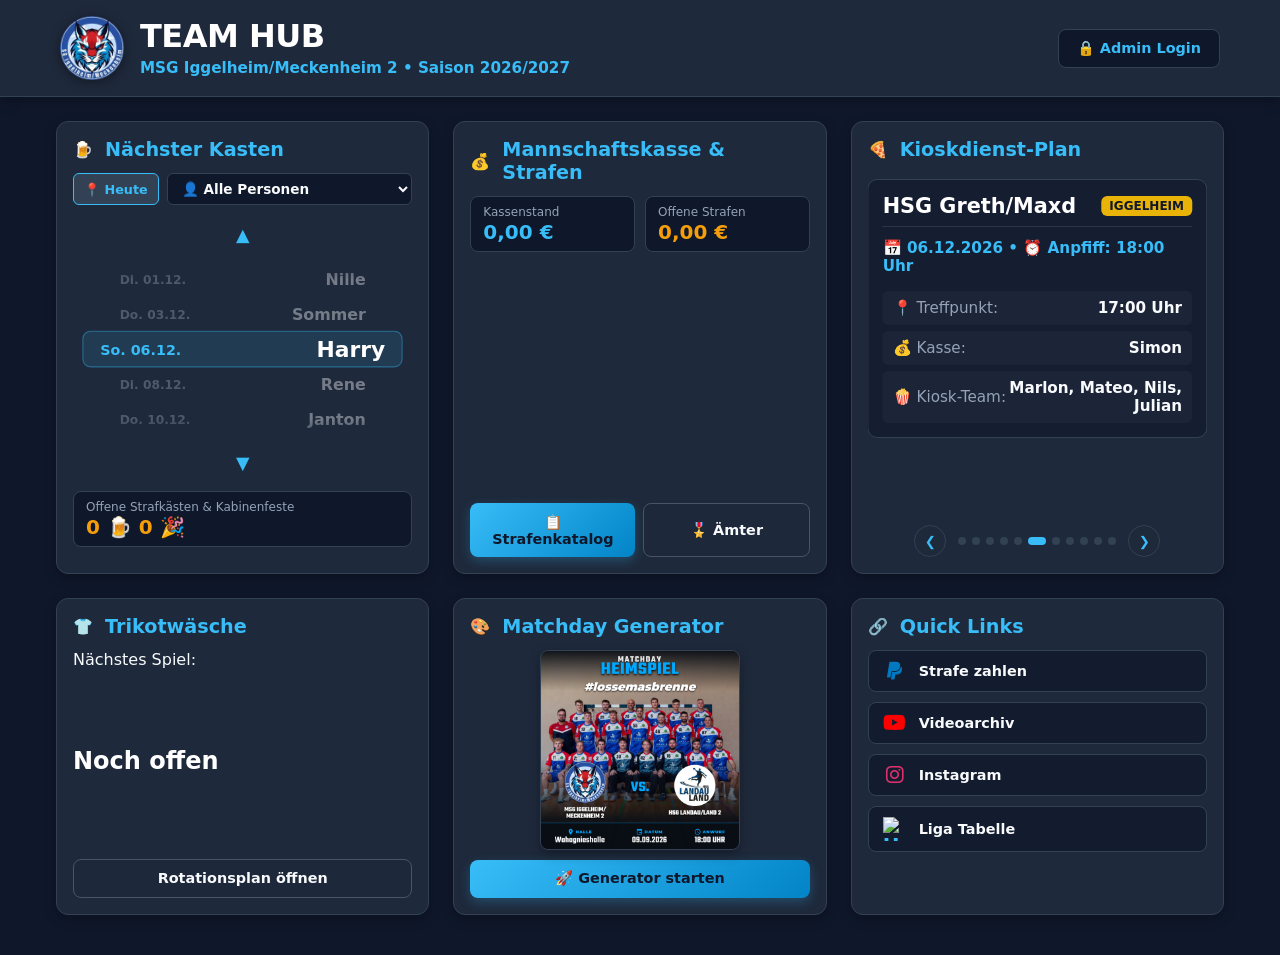
==== commit 008e973c: "v1.2 + fixed 'offeneStrafkästen' - differs correctly now + feat. add 'Videoarchiv'" ====
--- a/index.html
+++ b/index.html
@@ -196,6 +196,11 @@
                         <i class="fa-brands fa-paypal link-icon"></i>
                         <span>Strafe zahlen</span>
                     </a>
+                    <!-- NEUER BUTTON FÜR VIDEOARCHIV -->
+                    <button class="quick-link-btn youtube" id="btn-open-videos">
+                        <i class="fa-brands fa-youtube link-icon"></i>
+                        <span>Videoarchiv</span>
+                    </button>
                     <a href="https://www.instagram.com/sg_iggelheimmeckenheim/" target="_blank"
                         class="quick-link-btn instagram">
                         <i class="fa-brands fa-instagram link-icon"></i>
@@ -332,14 +337,30 @@
                 <button class="modal-close" data-close="offeneKaesten">&times;</button>
             </div>
             <div class="modal-body">
-                <div class="filter-toolbar" style="margin-bottom: 16px; display: flex; align-items: center; gap: 10px;">
-                    <label for="offene-kaesten-player-filter"
-                        style="font-size: 0.85rem; color: #94a3b8; font-weight: 600;">
-                        Spieler filtern:
-                    </label>
-                    <select id="offene-kaesten-player-filter" class="person-select" style="flex: 1;">
-                        <option value="ALL">Alle Spieler anzeigen</option>
-                    </select>
+                <!-- Filter Toolbar: Spieler & Typ -->
+                <div class="filter-toolbar"
+                    style="margin-bottom: 16px; display: flex; align-items: center; gap: 12px; flex-wrap: wrap;">
+                    <div style="flex: 1; min-width: 200px;">
+                        <label for="offene-kaesten-player-filter"
+                            style="display: block; font-size: 0.85rem; color: #94a3b8; font-weight: 600; margin-bottom: 4px;">
+                            Spieler filtern:
+                        </label>
+                        <select id="offene-kaesten-player-filter" class="person-select" style="width: 100%;">
+                            <option value="ALL">Alle Spieler anzeigen</option>
+                        </select>
+                    </div>
+
+                    <div style="width: 200px;">
+                        <label for="offene-kaesten-typ-filter"
+                            style="display: block; font-size: 0.85rem; color: #94a3b8; font-weight: 600; margin-bottom: 4px;">
+                            Typ filtern:
+                        </label>
+                        <select id="offene-kaesten-typ-filter" class="person-select" style="width: 100%;">
+                            <option value="ALL">Alle Typen (🍺 & 🎉)</option>
+                            <option value="KASTEN">🍺 Nur Strafkästen</option>
+                            <option value="KABINENFEST">🎉 Nur Kabinenfeste</option>
+                        </select>
+                    </div>
                 </div>
 
                 <div class="table-container">
@@ -408,8 +429,7 @@
                         <label
                             style="display: block; margin-bottom: 6px; color: #94a3b8; font-size: 0.85rem; font-weight: 600;">Grund
                             / Anlass *</label>
-                        <input type="text" id="strafkasten-grund" class="person-select"
-                            placeholder="z. B. Geburtstag"
+                        <input type="text" id="strafkasten-grund" class="person-select" placeholder="z. B. Geburtstag"
                             style="width: 100%; box-sizing: border-box;" required>
                     </div>
 
@@ -579,6 +599,122 @@
         </div>
     </div>
 
+    <!-- MAIN VIDEOARCHIV MODAL -->
+    <div id="videos-modal" class="modal-overlay">
+        <div class="modal-content modal-lg">
+            <div class="modal-header">
+                <!-- Titel + Plus-Button zusammen in einer Flexbox -->
+                <div class="modal-title-wrapper">
+                    <h2>🎥 Videoarchiv & Replays</h2>
+                    <button id="btn-admin-manage-videos" class="admin-only btn-admin-action modal-admin-btn"
+                        title="Neues Video hinzufügen">
+                        ➕
+                    </button>
+                </div>
+                <button class="modal-close" data-close="videos">&times;</button>
+            </div>
+            <div class="modal-body">
+                <!-- Suche -->
+                <div class="form-group" style="margin-bottom: 16px;">
+                    <input type="text" id="video-search-input" class="person-select"
+                        placeholder="🔍 Gegner, Datum oder Spiel suchen..."
+                        style="width: 100%; box-sizing: border-box;">
+                </div>
+
+                <!-- Neueste Spiele Grid (Maximal 5) -->
+                <div class="modal-section" style="margin-bottom: 24px;">
+                    <h3
+                        style="font-size: 0.75rem; letter-spacing: 0.05em; color: #64748b; margin-bottom: 12px; text-transform: uppercase;">
+                        Letzte Spiele & Replays (Top 5)
+                    </h3>
+                    <div class="card-grid" id="recent-videos-grid"></div>
+                </div>
+
+                <!-- Playlists & Archiv -->
+                <div class="modal-section">
+                    <h3
+                        style="font-size: 0.75rem; letter-spacing: 0.05em; color: #64748b; margin-bottom: 12px; text-transform: uppercase;">
+                        Playlists & Archiv
+                    </h3>
+                    <div class="card-grid">
+                        <!-- Klick öffnet jetzt das Sub-Modal statt YouTube direkt -->
+                        <div class="video-card playlist-card" id="btn-open-season-archive" style="cursor: pointer;">
+                            <div class="placeholder-icon">📁</div>
+                            <div class="card-info">
+                                <span class="card-title">Saison 2026/2027</span>
+                                <span class="card-subtitle">Alle 22 Heim- & Auswärtsspiele</span>
+                            </div>
+                        </div>
+                    </div>
+                </div>
+            </div>
+        </div>
+    </div>
+
+    <!-- SAISON ARCHIV SUB-MODAL -->
+    <div id="season-archive-modal" class="modal-overlay">
+        <div class="modal-content modal-lg">
+            <div class="modal-header">
+                <div style="display: flex; align-items: center; gap: 12px;">
+                    <button class="btn-today" id="btn-back-to-videos" style="padding: 4px 10px; font-size: 0.85rem;">❮
+                        Zurück</button>
+                    <h2 id="season-archive-title">📁 Saison 2026/2027</h2>
+                </div>
+                <button class="modal-close" data-close="seasonArchive">&times;</button>
+            </div>
+            <div class="modal-body">
+                <!-- Suche im Saison-Archiv -->
+                <div class="form-group" style="margin-bottom: 16px;">
+                    <input type="text" id="season-search-input" class="person-select"
+                        placeholder="🔍 Spiel im Archiv suchen..." style="width: 100%; box-sizing: border-box;">
+                </div>
+
+                <!-- Raster für alle 22 Saisonspiele -->
+                <div class="card-grid" id="season-archive-grid"></div>
+            </div>
+        </div>
+    </div>
+
+    <!-- ADD VIDEO MODAL (ADMIN ONLY) -->
+    <div id="add-video-modal" class="modal-overlay">
+        <div class="modal-content" style="max-width: 450px;">
+            <div class="modal-header">
+                <h2>🎥 Neues Video eintragen</h2>
+                <button class="modal-close" data-close="addVideo">&times;</button>
+            </div>
+            <div class="modal-body">
+                <form id="form-add-video">
+                    <div class="form-group" style="margin-bottom: 14px;">
+                        <label
+                            style="display: block; font-size: 0.85rem; margin-bottom: 6px; color: #94a3b8; font-weight: 600;">Spiel
+                            / Titel *</label>
+                        <input type="text" id="video-title-input" class="person-select"
+                            placeholder="z. B. vs. HSG Landau 2" style="width: 100%; box-sizing: border-box;" required>
+                    </div>
+                    <div class="form-group" style="margin-bottom: 14px;">
+                        <label
+                            style="display: block; font-size: 0.85rem; margin-bottom: 6px; color: #94a3b8; font-weight: 600;">Datum
+                            / Typ *</label>
+                        <input type="text" id="video-sub-input" class="person-select"
+                            placeholder="z. B. 24.09.2026 • Highlights" style="width: 100%; box-sizing: border-box;"
+                            required>
+                    </div>
+                    <div class="form-group" style="margin-bottom: 20px;">
+                        <label
+                            style="display: block; font-size: 0.85rem; margin-bottom: 6px; color: #94a3b8; font-weight: 600;">YouTube
+                            URL *</label>
+                        <input type="url" id="video-url-input" class="person-select"
+                            placeholder="https://www.youtube.com/watch?v=..."
+                            style="width: 100%; box-sizing: border-box;" required>
+                    </div>
+                    <button type="submit" class="btn-primary" style="width: 100%; background: #22c55e;">Video auf GitHub
+                        Speichern</button>
+                </form>
+            </div>
+        </div>
+    </div>
+
+
     <!-- MAIN JAVASCRIPT -->
     <script type="module" src="js/main.js"></script>
 
--- a/css/dashboard.css
+++ b/css/dashboard.css
@@ -172,6 +172,10 @@
 .quick-link-btn.handball-net .link-icon { color: #38bdf8; }
 .quick-link-btn.handball-net:hover { border-color: #f8ab38; background: rgba(216, 163, 18, 0.15); }
 
+.quick-link-btn.youtube .link-icon { color: #ff0000; }
+.quick-link-btn.youtube:hover { border-color: #ff0000; background: rgba(216, 81, 18, 0.15); }
+    
+
 /* MATCHDAY PREVIEW */
 .matchday-preview-container {
     display: flex;
--- a/css/components/modal.css
+++ b/css/components/modal.css
@@ -62,6 +62,26 @@
 
 .modal-close:hover { color: #f8fafc; }
 
+/* Ausrichtung für Titel + Admin-Button im Modal-Header */
+.modal-title-wrapper {
+    display: flex;
+    align-items: center;
+    gap: 12px;
+}
+
+/* Verhindert, dass absolute Positionierung aus Kacheln greift */
+.modal-title-wrapper .modal-admin-btn {
+    position: static !important;
+    transform: none !important;
+    width: 28px;
+    height: 28px;
+    font-size: 0.85rem;
+    padding: 0;
+    display: flex;
+    align-items: center;
+    justify-content: center;
+}
+
 .modal-body {
     padding: 16px 20px;
     overflow-y: auto;
@@ -112,4 +132,87 @@
 .buchungsart-option:hover:not(.active-einnahme):not(.active-ausgabe) {
     background: rgba(255, 255, 255, 0.05);
     color: #f8fafc;
+}
+
+/* Video Grid & Cards */
+.card-grid {
+    display: grid;
+    grid-template-columns: repeat(auto-fill, minmax(160px, 1fr));
+    gap: 12px;
+}
+
+.video-card {
+    background-color: #1a2232;
+    border: 1px solid #2e3a52;
+    border-radius: 10px;
+    padding: 8px;
+    text-decoration: none;
+    color: inherit;
+    transition: transform 0.15s ease, border-color 0.15s ease;
+    display: flex;
+    flex-direction: column;
+}
+
+.video-card:hover {
+    transform: translateY(-2px);
+    border-color: #3b82f6;
+}
+
+.thumbnail-wrapper {
+    position: relative;
+    aspect-ratio: 16/9;
+    border-radius: 6px;
+    overflow: hidden;
+    background-color: #0f172a;
+    margin-bottom: 8px;
+}
+
+.thumbnail-wrapper img {
+    width: 100%;
+    height: 100%;
+    object-fit: cover;
+}
+
+.play-overlay {
+    position: absolute;
+    inset: 0;
+    background: rgba(0, 0, 0, 0.35);
+    display: flex;
+    align-items: center;
+    justify-content: center;
+    color: #fff;
+    font-size: 18px;
+    transition: background 0.2s;
+}
+
+.video-card:hover .play-overlay {
+    background: rgba(37, 99, 235, 0.5);
+}
+
+.placeholder-icon {
+    aspect-ratio: 16/9;
+    background-color: #26334d;
+    border-radius: 6px;
+    display: flex;
+    align-items: center;
+    justify-content: center;
+    font-size: 24px;
+    margin-bottom: 8px;
+}
+
+.card-title {
+    display: block;
+    font-size: 0.85rem;
+    font-weight: 700;
+    white-space: nowrap;
+    overflow: hidden;
+    text-overflow: ellipsis;
+    color: #f8fafc;
+}
+
+.card-subtitle {
+    display: block;
+    font-size: 0.75rem;
+    color: #94a3b8;
+    margin-top: 2px;
 }
